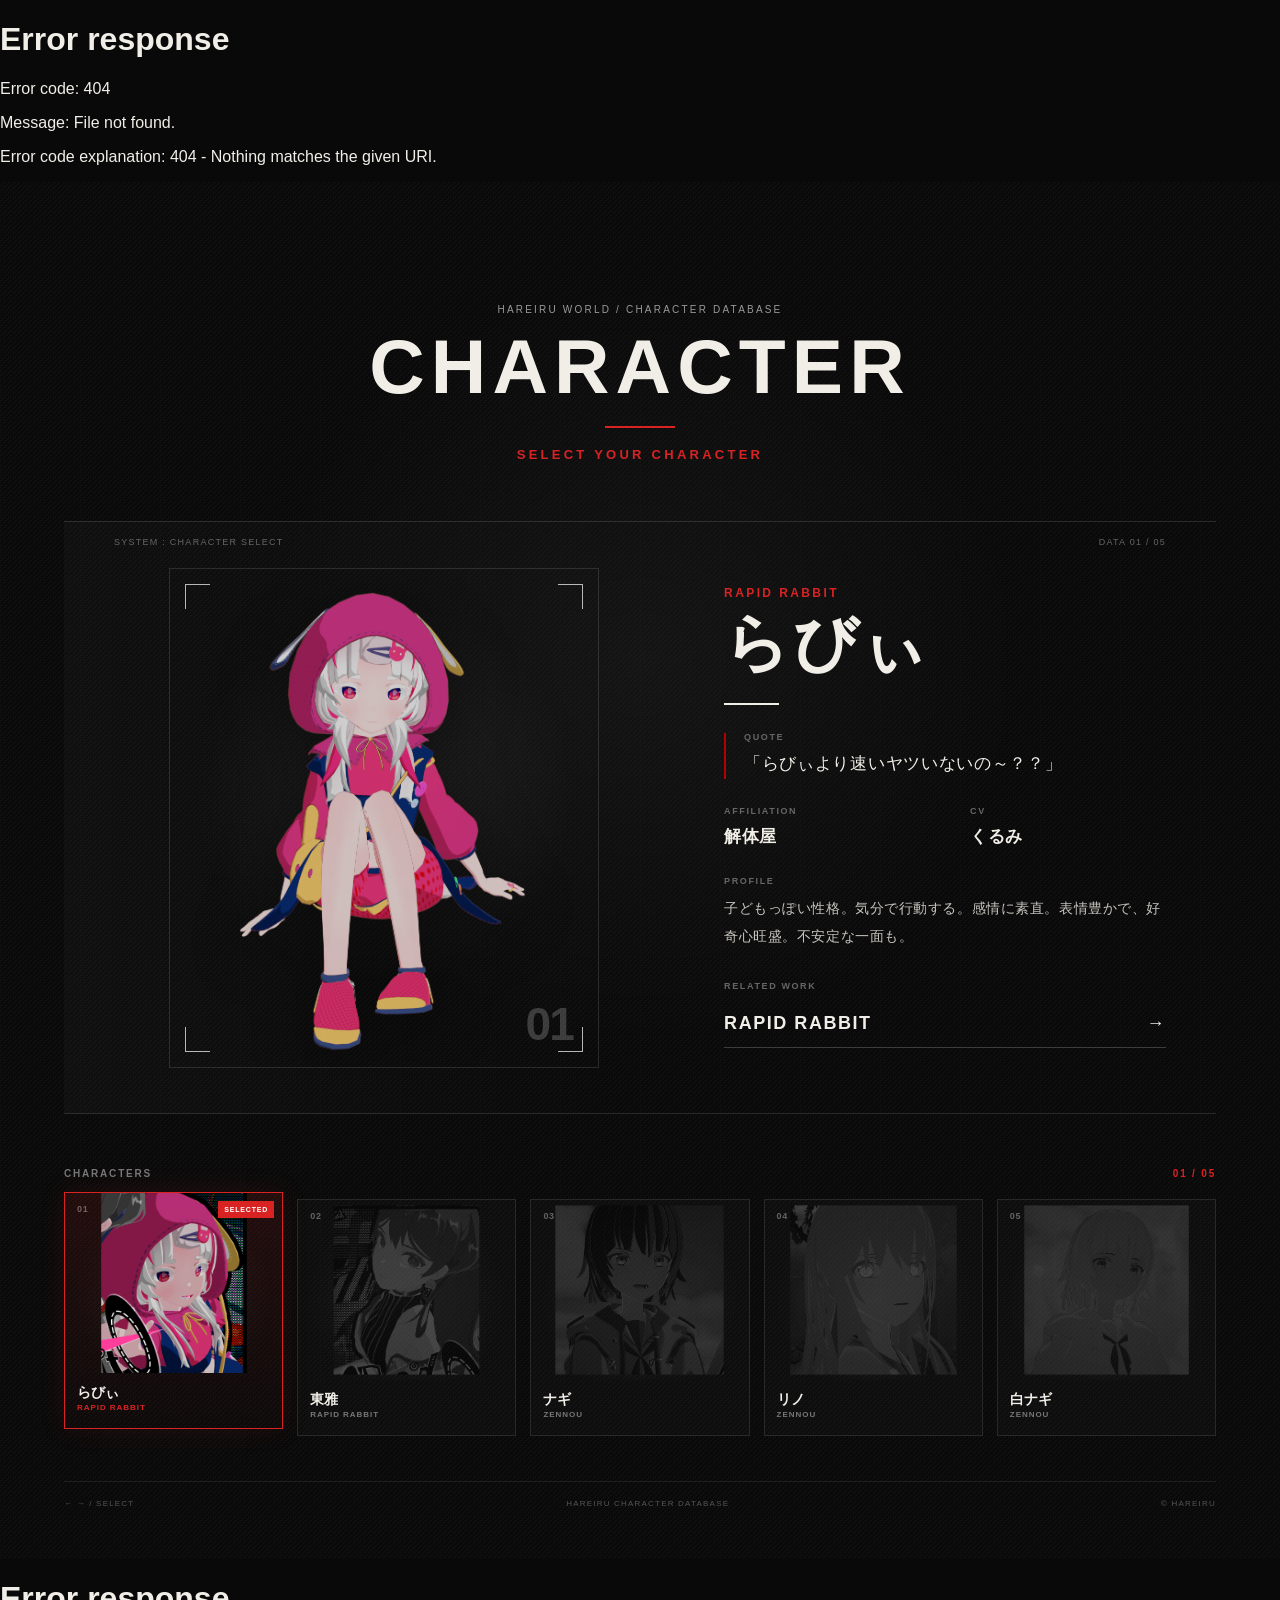
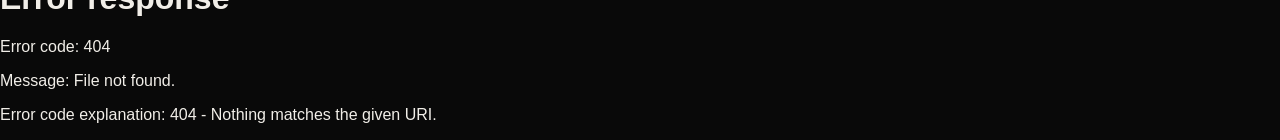
==== character.html @ 2d386dd7 "HAREIRUサイトを追加" ====
<!DOCTYPE html>
<html lang="ja">

<head>

  <meta charset="UTF-8">

  <meta
    name="viewport"
    content="width=device-width, initial-scale=1.0"
  >

  <title>CHARACTER | HAREIRU</title>

  <link
    rel="stylesheet"
    href="style.css"
  >

  <link
    rel="stylesheet"
    href="character.css"
  >

</head>


<body class="character-page">


<!-- =========================================================
     HEADER
========================================================= -->

<div id="header"></div>



<!-- =========================================================
     CHARACTER
========================================================= -->


<main class="character-main">


  <!-- BACKGROUND -->

  <div
    class="character-grid"
    aria-hidden="true"
  ></div>

  <div
    class="character-noise"
    aria-hidden="true"
  ></div>



  <!-- =======================================================
       HEADING
  ======================================================== -->


  <section class="character-heading">

    <p class="character-kicker">
      HAREIRU WORLD / CHARACTER DATABASE
    </p>

    <h1>
      CHARACTER
    </h1>

    <div class="character-heading-line"></div>

    <p class="character-select-title">
      SELECT YOUR CHARACTER
    </p>

  </section>



  <!-- =======================================================
       CHARACTER DISPLAY
  ======================================================== -->


  <section
    class="character-display"
    aria-label="Character information"
  >


    <!-- DATA -->

    <div class="character-data-top">

      <span>
        SYSTEM : CHARACTER SELECT
      </span>

      <span id="characterDataNumber">
        DATA 01 / 05
      </span>

    </div>



    <!-- CHARACTER VISUAL -->

    <div class="character-visual">

      <div class="character-visual-frame">


        <div
          class="character-corner character-corner--tl"
        ></div>

        <div
          class="character-corner character-corner--tr"
        ></div>

        <div
          class="character-corner character-corner--bl"
        ></div>

        <div
          class="character-corner character-corner--br"
        ></div>


        <div class="character-image-wrap">

          <img
            id="characterImage"
            class="character-image"
            src="images/character/rabby.png"
            alt="らびぃ"
          >

        </div>


        <div
          id="characterImageNumber"
          class="character-image-number"
        >
          01
        </div>


      </div>

    </div>



    <!-- =====================================================
         CHARACTER INFO
    ====================================================== -->


    <div class="character-info">


      <!-- WORK -->

      <p
        id="characterWork"
        class="character-work"
      >
        RAPID RABBIT
      </p>


      <!-- NAME -->

      <h2
        id="characterName"
        class="character-name"
      >
        らびぃ
      </h2>


      <div class="character-info-line"></div>



      <!-- QUOTE -->

      <div class="character-quote">

        <span class="character-label">
          QUOTE
        </span>

        <p id="characterQuote">
          「らびぃより速いヤツいないの～？？」
        </p>

      </div>



      <!-- AFFILIATION / CV -->

      <div class="character-meta-row">


        <!-- AFFILIATION -->

        <div class="character-affiliation">

          <span class="character-label">
            AFFILIATION
          </span>

          <strong id="characterAffiliation">
            解体屋
          </strong>

        </div>



        <!-- CV -->

        <div class="character-cv">

          <span class="character-label">
            CV
          </span>

          <strong id="characterCv">
            くるみ
          </strong>

        </div>


      </div>



      <!-- PROFILE -->

      <div class="character-profile">

        <span class="character-label">
          PROFILE
        </span>

        <p id="characterDescription">
          子どもっぽい性格。気分で行動する。感情に素直。
          表情豊かで、好奇心旺盛。不安定な一面も。
        </p>

      </div>



      <!-- RELATED WORK -->

      <div class="character-related">

        <span class="character-label">
          RELATED WORK
        </span>

        <a
  id="characterWorkLink"
  class="character-work-link"
  href="game.html?game=rabbit"
>

  <span id="characterWorkLinkText">
    RAPID RABBIT
  </span>

  <span>
    →
  </span>

</a>

      </div>


    </div>



    <!-- SCAN -->

    <div
      id="characterScan"
      class="character-scan"
      aria-hidden="true"
    ></div>


  </section>



  <!-- =======================================================
       CHARACTER SELECTOR
  ======================================================== -->


  <section class="character-select">


    <div class="character-select-header">

      <span>
        CHARACTERS
      </span>

      <span>

        <span id="selectedNumber">
          01
        </span>

        / 05

      </span>

    </div>



    <div class="character-selector">


      <!-- ===================================================
           01 らびぃ
      ==================================================== -->


      <button
        class="character-option is-selected"
        type="button"
        data-index="0"
        aria-label="らびぃを選択"
      >

        <span class="character-option-number">
          01
        </span>

        <div class="character-option-image">

          <img
            src="images/character/rabby-icon.png"
            alt="らびぃ"
          >

        </div>

        <span class="character-option-name">
          らびぃ
        </span>

        <span class="character-option-work">
          RAPID RABBIT
        </span>

      </button>



      <!-- ===================================================
           02 東雅
      ==================================================== -->


      <button
        class="character-option"
        type="button"
        data-index="1"
        aria-label="東雅を選択"
      >

        <span class="character-option-number">
          02
        </span>

        <div class="character-option-image">

          <img
            src="images/character/toga-icon.png"
            alt="東雅"
          >

        </div>

        <span class="character-option-name">
          東雅
        </span>

        <span class="character-option-work">
          RAPID RABBIT
        </span>

      </button>



      <!-- ===================================================
           03 ナギ
      ==================================================== -->


      <button
        class="character-option"
        type="button"
        data-index="2"
        aria-label="ナギを選択"
      >

        <span class="character-option-number">
          03
        </span>

        <div class="character-option-image">

          <img
            src="images/character/nagi-icon.png"
            alt="ナギ"
          >

        </div>

        <span class="character-option-name">
          ナギ
        </span>

        <span class="character-option-work">
          ZENNOU
        </span>

      </button>



      <!-- ===================================================
           04 リノ
      ==================================================== -->


      <button
        class="character-option"
        type="button"
        data-index="3"
        aria-label="リノを選択"
      >

        <span class="character-option-number">
          04
        </span>

        <div class="character-option-image">

          <img
            src="images/character/rino-icon.png"
            alt="リノ"
          >

        </div>

        <span class="character-option-name">
          リノ
        </span>

        <span class="character-option-work">
          ZENNOU
        </span>

      </button>



      <!-- ===================================================
           05 白ナギ
      ==================================================== -->


      <button
        class="character-option character-option--mystery"
        type="button"
        data-index="4"
        aria-label="白ナギを選択"
      >

        <span class="character-option-number">
          05
        </span>

        <div class="character-option-image">

          <img
            src="images/character/white-nagi-icon.png"
            alt="白ナギ"
          >

        </div>

        <span class="character-option-name">
          白ナギ
        </span>

        <span class="character-option-work">
          ZENNOU
        </span>

      </button>


    </div>

  </section>



  <!-- =======================================================
       BOTTOM
  ======================================================== -->


  <div class="character-bottom">

    <span>
      ← → / SELECT
    </span>

    <span>
      HAREIRU CHARACTER DATABASE
    </span>

    <span>
      © HAREIRU
    </span>

  </div>


</main>

<!-- =========================================================
     FOOTER
========================================================= -->
<div id="footer"></div>

<!-- =========================================================
     SCRIPT
========================================================= -->

<script src="script.js"></script>
<script src="character.js"></script>


</body>

</html>
---- style.css ----
/* =========================================================
   HAREIRU HOME
========================================================= */


:root {

  --black: #080707;
  --black-soft: #11100f;

  --red-dark: #6E151C;
  --red: #A6262F;
  --red-bright: #c73a44;

  --white: #F1EEE8;
  --gray: #8A8580;

  --line: rgba(241, 238, 232, .18);

  --header-height: 76px;

}


* {
  box-sizing: border-box;
}


html {
  scroll-behavior: smooth;
}


body {

  margin: 0;

  background: var(--black);

  color: var(--white);

  font-family:
    "Noto Sans JP",
    sans-serif;

  overflow-x: hidden;

}


a {

  color: inherit;

  text-decoration: none;

}


button {

  font: inherit;

}


/* =========================================================
   HEADER
========================================================= */


.site-header {

  position: fixed;

  z-index: 100;

  top: 0;
  left: 0;

  width: 100%;

  height: var(--header-height);

  display: flex;

  align-items: center;

  justify-content: space-between;

  gap: 30px;

  padding:
    0 4vw;

  background:
    rgba(8, 7, 7, .92);

  border-bottom:
    1px solid var(--line);

  backdrop-filter:
    blur(12px);

}


.logo {

  display: flex;

  align-items: center;

  gap: 10px;

  flex: 0 0 auto;

}


.logo-mark {

  width: 34px;
  height: 34px;

  display: grid;

  place-items: center;

  border:
    1px solid var(--white);

  font:
    800 15px/1 "Montserrat",
    sans-serif;

  transform:
    rotate(-8deg);

}


.logo-text {

  font:
    800 16px/1 "Montserrat",
    sans-serif;

  letter-spacing:
    .16em;

}


.global-nav {

  display: flex;

  align-items: center;

  justify-content: flex-end;

  gap:
    clamp(12px, 2vw, 30px);

  overflow-x: auto;

  scrollbar-width: none;

}


.global-nav::-webkit-scrollbar {
  display: none;
}


.global-nav a {

  position: relative;

  white-space: nowrap;

  color: #b7b2ac;

  font:
    700 11px/1 "Montserrat",
    sans-serif;

  letter-spacing:
    .12em;

  padding:
    10px 0;

  transition:
    color .25s ease;

}


.global-nav a::after {

  content: "";

  position: absolute;

  left: 0;
  bottom: 2px;

  width: 100%;
  height: 1px;

  background:
    var(--red);

  transform:
    scaleX(0);

  transform-origin:
    right;

  transition:
    transform .25s ease;

}


.global-nav a:hover,
.global-nav a.active {

  color:
    var(--white);

}


.global-nav a:hover::after,
.global-nav a.active::after {

  transform:
    scaleX(1);

  transform-origin:
    left;

}


/* =========================================================
   PICKUP
========================================================= */


.pickup {

  position: relative;

  min-height: 100vh;

  padding-top:
    var(--header-height);

  background:
    var(--black);

}


.pickup-inner {

  position: relative;

  max-width:
    none;

  width:
    100%;

  margin:
    0;

  padding:
    10px 5vw 40px;

  background:
    #880000;

}


.section-kicker {

  color:
    var(--red-bright);

  font:
    700 10px/1 "Montserrat",
    sans-serif;

  letter-spacing:
    .3em;

  text-transform:
    uppercase;

}


.pickup h1,
.genre-heading h2 {

  margin: 12px 0 0;

  font:
    800 clamp(42px, 6vw, 76px)/.95 "Montserrat",
    sans-serif;

  letter-spacing:
    -.045em;

}


#pickup-title {

  position: relative;

  transform:
    translateX(30px);

  display:
    flex;

  align-items:
    center;

  gap:
    14px;

}


#pickup-title img {

  width:
    100px;

  height:
    100px;

  object-fit:
    contain;

  flex:
    0 0 auto;

}


/* =========================================================
   FILM STRIP
========================================================= */


.film-strip {

  position: relative;

  width: 100%;

  height:
    78px;

  overflow:
    hidden;

  background:
    #080707;

  border-top:
    1px solid rgba(241, 238, 232, .15);

  border-bottom:
    1px solid rgba(241, 238, 232, .15);

}


.film-strip::before {

  content: "";

  position: absolute;

  left: 0;
  right: 0;

  top: 50%;

  height:
    62px;

  transform:
    translateY(-50%);

  background:
    #080707;

}


.film-holes {

  position: absolute;

  z-index: 2;

  left: 0;
  top: 50%;

  height:
    34px;

  transform:
    translateY(-50%);

  display:
    flex;

  align-items: center;

  gap:
    18px;

  width:
    max-content;

  padding:
    0 10px;

}


.film-holes span {

  flex:
    0 0 66px;

  width:
    66px;

  height:
    27px;

  background:
    #F1EEE8;

  border-radius:
    7px;

}


.film-strip--top {

  margin-top:
    0;

}


.film-strip--bottom {

  margin-top:
    0;

}


/* =========================================================
   POSTER STAGE
========================================================= */


.poster-stage {

  position: relative;

  height:
    min(65vh, 660px);

  min-height:
    600px;

  margin-top:
    0px;

  display:
    flex;

  align-items:
    center;

  justify-content:
    center;

  overflow:
    visible;

}


.poster-track {

  width:
    100%;

  height:
    100%;

  display:
    flex;

  align-items:
    center;

  justify-content:
    center;

  gap:
    clamp(14px, 3vw, 48px);

  overflow:
    visible;

  transition:
    transform .65s cubic-bezier(.2, .8, .2, 1);

}


.poster-slide {

  position:
    relative;

  width:
    clamp(245px, 22vw, 340px);

  flex:
    0 0 clamp(245px, 22vw, 340px);

  opacity:
    .32;

  transform:
    scale(.78);

  transition:

    opacity .55s ease,

    transform .65s
      cubic-bezier(.2, .8, .2, 1),

    filter .55s ease;

  filter:
    brightness(.48)
    saturate(.65);

  overflow:
    visible;

}


.poster-slide.is-center {

  opacity:
    1;

  transform:
    scale(1);

  filter:
    brightness(1)
    saturate(1);

  z-index:
    4;

}


/* =========================================================
   POSTER META
========================================================= */


.poster-meta {

  height:
    52px;

  display:
    flex;

  flex-direction:
    column;

  justify-content:
    flex-end;

  gap:
    6px;

  margin-bottom:
    10px;

}


.poster-meta span {

  color:
    var(--red-bright);

  font:
    700 17px/1 "Montserrat",
    sans-serif;

  letter-spacing:
    .2em;

}


.poster-meta strong {

  font:
    800 29px/1 "Montserrat",
    sans-serif;

  letter-spacing:
    .04em;

}


/* =========================================================
   POSTER BUTTON
========================================================= */


.poster-button {

  position:
    relative;

  display:
    block;

  width:
    100%;

  padding:
    0;

  border:
    0;

  background:
    transparent;

  color:
    inherit;

  cursor:
    pointer;

  overflow:
    visible;

}


/* =========================================================
   POSTER ART
========================================================= */


.poster-art {

  position:
    relative;

  aspect-ratio:
    2 / 3;

  overflow:
    visible;

  display:
    flex;

  align-items:
    flex-end;

  padding:
    20px;

  border:
    12px solid #080707;

  box-shadow:
    0 18px 55px rgba(0, 0, 0, .5);

  isolation:
    isolate;

}


/* =========================================================
   POSTER IMAGE
========================================================= */


.poster-image {

  position:
    absolute;

  inset:
    0;

  width:
    100%;

  height:
    100%;

  object-fit:
    cover;

  object-position:
    center;

  z-index:
    -3;

}


/* =========================================================
   POSTER OVERLAY
========================================================= */


.poster-art::before {

  content: "";

  position: absolute;

  inset:
    0;

  z-index:
    -2;

  background:

    linear-gradient(
      145deg,
      rgba(255,255,255,.16),
      transparent 35%
    ),

    linear-gradient(
      180deg,
      transparent 45%,
      rgba(0,0,0,.78)
    );

}


.poster-art::after {

  content: "";

  position: absolute;

  inset:
    7px;

  border:
    1px solid rgba(241, 238, 232, .2);

  z-index:
    -1;

}


/* =========================================================
   POSTER DESIGNS
========================================================= */


.poster-art--zennou {

  background:

    radial-gradient(
      circle at 68% 32%,
      rgba(241,238,232,.7) 0 5%,
      transparent 6%
    ),

    linear-gradient(
      150deg,
      #291b1c 0 35%,
      #090707 36% 100%
    );

}


.poster-art--lanedy {

  background:

    radial-gradient(
      circle at 28% 30%,
      rgba(241,238,232,.55) 0 8%,
      transparent 9%
    ),

    linear-gradient(
      155deg,
      #7d2028 0 42%,
      #1b0b0d 43% 100%
    );

}


.poster-art--illustration {

  background:

    radial-gradient(
      circle at 55% 34%,
      rgba(241,238,232,.8) 0 7%,
      transparent 8%
    ),

    linear-gradient(
      145deg,
      #4d3032 0 30%,
      #0b0808 31% 100%
    );

}


.poster-art--rabbit {

  background:

    linear-gradient(
      135deg,
      rgba(241,238,232,.14),
      transparent 32%
    ),

    linear-gradient(
      145deg,
      #321015 0 48%,
      #080707 49% 100%
    );

}


/* =========================================================
   POSTER TEXT
========================================================= */


.poster-no {

  position:
    absolute;

  top:
    19px;

  left:
    20px;

  font:
    700 17px/1 "Montserrat",
    sans-serif;

  letter-spacing:
    .14em;

}


.poster-label {

  position:
    relative;

  z-index:
    3;

  font:
    800 clamp(25px, 3.2vw, 42px)/.9 "Montserrat",
    sans-serif;

  letter-spacing:
    -.04em;

}


/* =========================================================
   POSTER CHARACTER
========================================================= */


.poster-character {

  position:
    absolute;

  z-index:
    30;

  display:
    none;

  place-items:
    center;

  width:
    110px;

  height:
    145px;

  object-fit:
    contain;

  border:
    1px solid rgba(241,238,232,.7);

  background:
    rgba(241,238,232,.08);

  color:
    var(--white);

  font:
    700 52px/1 "Noto Sans JP",
    sans-serif;

  opacity:
    0;

  visibility:
    hidden;

  transform:
    translate3d(0, 0, 0)
    rotate(0deg)
    scale(.35);

  transform-origin:
    center center;

  pointer-events:
    none;

  will-change:
    transform,
    opacity;

}


/* =========================================================
   CHARACTER SIZE
========================================================= */


.poster-character--large {

  width:
    125px;

  height:
    165px;

  font-size:
    60px;

}


.poster-character--medium {

  width:
    100px;

  height:
    135px;

  font-size:
    48px;

}


.poster-character--small {

  width:
    76px;

  height:
    104px;

  font-size:
    38px;

}


/* =========================================================
   CHARACTER START POSITION
========================================================= */


.poster-character--one {

  left:
    12%;

  top:
    18%;

}


.poster-character--two {

  right:
    8%;

  top:
    30%;

}


.poster-character--three {

  left:
    8%;

  top:
    54%;

}


.poster-character--four {

  right:
    10%;

  top:
    58%;

}


.poster-character--five {

  left:
    38%;

  top:
    68%;

}


/* =========================================================
   CHARACTER POP
========================================================= */


.poster-character.pop-start {

  animation:
    characterPop
    .72s
    cubic-bezier(.18, 1.25, .3, 1)
    forwards;

}


.poster-slide:not(.is-center) .poster-character {

  opacity:
    0;

  visibility:
    hidden;

}


/* =========================================================
   CHARACTER POP ANIMATION
========================================================= */


@keyframes characterPop {

  0% {

    opacity:
      0;

    visibility:
      hidden;

    transform:
      translate3d(0, 35px, 0)
      rotate(0deg)
      scale(.35);

  }


  20% {

    opacity:
      1;

    visibility:
      visible;

    transform:
      translate3d(
        calc(var(--pop-x) * .22),
        calc(var(--pop-y) * .22),
        0
      )
      rotate(
        calc(var(--pop-rotate) * .25)
      )
      scale(.72);

  }


  55% {

    opacity:
      1;

    visibility:
      visible;

    transform:
      translate3d(
        calc(var(--pop-x) * 1.08),
        calc(var(--pop-y) * 1.08),
        0
      )
      rotate(
        calc(var(--pop-rotate) * 1.12)
      )
      scale(1.14);

  }


  78% {

    opacity:
      1;

    visibility:
      visible;

    transform:
      translate3d(
        calc(var(--pop-x) * .94),
        calc(var(--pop-y) * .94),
        0
      )
      rotate(
        calc(var(--pop-rotate) * .94)
      )
      scale(1.04);

  }


  100% {

    opacity:
      1;

    visibility:
      visible;

    transform:
      translate3d(
        var(--pop-x),
        var(--pop-y),
        0
      )
      rotate(
        var(--pop-rotate)
      )
      scale(1);

  }

}


/* =========================================================
   SHOWING STATE
========================================================= */


.showing-state {

  display:
    flex;

  align-items:
    baseline;

  justify-content:
    space-between;

  gap:
    8px;

  margin-top:
    12px;

}


.showing-state span {

  font:
    800 17px/1 "Montserrat",
    sans-serif;

  letter-spacing:
    .13em;

}


.showing-state small {

  color:
    var(--gray);

  font:
    500 13px/1 "Montserrat",
    sans-serif;

  letter-spacing:
    .08em;

}


/* =========================================================
   CAROUSEL ARROWS
========================================================= */


.carousel-arrow {

  position:
    absolute;

  z-index:
    50;

  top:
    50%;

  width:
    50px;

  height:
    50px;

  display:
    grid;

  place-items:
    center;

  border:
    1px solid rgba(241,238,232,.38);

  background:
    rgba(8,7,7,.75);

  color:
    var(--white);

  cursor:
    pointer;

  transform:
    translateY(-50%);

  transition:

    background .25s ease,

    border-color .25s ease,

    transform .25s ease;

}


.carousel-arrow:hover {

  background:
    var(--red-dark);

  border-color:
    var(--red);

}


.carousel-arrow--left {

  left:
    2%;

}


.carousel-arrow--right {

  right:
    2%;

}


/* =========================================================
   TICKET LINE
========================================================= */


.ticket-line {

  margin-top:
    18px;

  padding-top:
    13px;

  border-top:
    1px solid var(--line);

  display:
    flex;

  justify-content:
    center;

  gap:
    16px;

  color:
    var(--gray);

  font:
    600 8px/1 "Montserrat",
    sans-serif;

  letter-spacing:
    .14em;

}


/* =========================================================
   GENRE
========================================================= */


.genre-nav {

  position:
    relative;

  min-height:
    720px;

  padding:
    125px 5vw 110px;

  border-top:
    1px solid var(--line);

  background:
    var(--black-soft);

}


.genre-heading {

  max-width:
    1500px;

  margin:
    0 auto;

  text-align:
    center;

}


.genre-heading p {

  margin:
    14px 0 0;

  color:
    var(--gray);

  font-size:
    12px;

  letter-spacing:
    .15em;

}


.genre-models {

  max-width:
    1120px;

  margin:
    65px auto 0;

  display:
    grid;

  grid-template-columns:
    repeat(3, 1fr);

  gap:
    5vw;

}


.model-item {

  min-width:
    0;

  display:
    block;

  color:
    var(--white);

  text-align:
    center;

  cursor:
    pointer;

}


/* =========================================================
   GENRE ICON SCENE
========================================================= */


.model-scene {

  position:
    relative;

  height:
    300px;

  display:
    flex;

  align-items:
    center;

  justify-content:
    center;

  overflow:
    visible;

  cursor:
    pointer;

}


/* =========================================================
   GENRE UNDERLINE
========================================================= */


.model-scene::after {

  content:
    "";

  position:
    absolute;

  left:
    50%;

  bottom:
    30px;

  width:
    150px;

  height:
    1px;

  transform:
    translateX(-50%);

  background:
    rgba(241,238,232,.22);

  transition:
    width .35s ease,
    background .35s ease;

}


.model-item:hover
.model-scene::after {

  width:
    190px;

  background:
    var(--red);

}


/* =========================================================
   GENRE ICON
========================================================= */


.genre-icon {

  width:
    180px;

  height:
    180px;

  display:
    block;

  object-fit:
    contain;

  transition:
    transform .25s ease,
    filter .25s ease;

  will-change:
    transform;

}


/* =========================================================
   GENRE ICON HOVER
========================================================= */


.model-item:hover
.genre-icon {

  transform:
    scale(1.08);

  filter:
    brightness(1.08);

}


/* =========================================================
   GENRE ICON SPIN
========================================================= */


.genre-icon.spin-on-leave {

  animation:
    genreIconSpin
    .65s
    cubic-bezier(.2,.8,.2,1);

}


@keyframes genreIconSpin {

  0% {

    transform:
      rotate(0deg)
      scale(1.08);

  }


  70% {

    transform:
      rotate(330deg)
      scale(1.04);

  }


  100% {

    transform:
      rotate(360deg)
      scale(1);

  }

}


/* =========================================================
   MODEL LABEL
========================================================= */


.model-label {

  margin-top:
    13px;

  font:
    800 15px/1 "Montserrat",
    sans-serif;

  letter-spacing:
    .13em;

}


/* =========================================================
   ABOUT / COMMISSION
========================================================= */


.home-link-section {

  position:
    relative;

  max-width:
    1500px;

  min-height:
    480px;

  margin:
    0 auto;

  padding:
    120px 7vw;

  display:
    flex;

  align-items:
    center;

  justify-content:
    space-between;

  gap:
    60px;

  border-top:
    1px solid var(--line);

}


/* =========================================================
   ABOUT COPY
========================================================= */


.home-link-copy {

  max-width:
    620px;

}


.home-link-section h2 {

  margin:
    12px 0 22px;

  font:
    800 clamp(48px, 7vw, 86px)/.95 "Montserrat",
    sans-serif;

  letter-spacing:
    -.05em;

}


.home-link-section p {

  margin:
    0;

  color:
    #b8b2ac;

  font-size:
    14px;

  line-height:
    2.1;

}


.home-link-number {

  color:
    var(--red-dark);

  font:
    800 clamp(80px, 13vw, 180px)/1 "Montserrat",
    sans-serif;

  letter-spacing:
    -.08em;

}


.commission-home {

  background:

    linear-gradient(
      90deg,
      rgba(110,21,28,.16),
      transparent 60%
    );

}


.text-link {

  display:
    inline-flex;

  align-items:
    center;

  gap:
    25px;

  margin-top:
    35px;

  padding-bottom:
    8px;

  border-bottom:
    1px solid var(--white);

  font:
    800 11px/1 "Montserrat",
    sans-serif;

  letter-spacing:
    .16em;

  transition:
    gap .25s ease,
    color .25s ease;

}


.text-link span {

  font-size:
    18px;

  line-height:
    8px;

}


.text-link:hover {

  gap:
    38px;

  color:
    var(--red-bright);

}


/* =========================================================
   FOOTER
========================================================= */

.site-footer {
  padding: 50px 60px 30px;
  background: #050505;
  color: #fff;
}

.footer-main {
  display: flex;
  align-items: center;
  justify-content: space-between;
  gap: 30px;
}

.footer-logo {
  font-size: 24px;
  font-weight: 800;
  letter-spacing: 0.12em;
}

.footer-sns {
  display: flex;
  align-items: center;
  gap: 12px;
}

.footer-sns a {
  display: inline-flex;
  align-items: center;
  justify-content: center;

  min-width: 90px;
  height: 38px;
  padding: 0 16px;

  border: 1px solid rgba(255, 255, 255, 0.35);

  color: #fff;
  text-decoration: none;

  font-size: 12px;
  font-weight: 700;
  letter-spacing: 0.08em;

  transition:
    background 0.2s ease,
    color 0.2s ease,
    border-color 0.2s ease,
    transform 0.2s ease;
}

.footer-sns a:hover {
  background: #fff;
  color: #000;
  border-color: #fff;
  transform: translateY(-2px);
}

.site-footer small {
  display: block;
  margin-top: 25px;

  color: rgba(255, 255, 255, 0.45);

  font-size: 11px;
  letter-spacing: 0.08em;
}


/* =========================================================
   FOOTER / MOBILE
========================================================= */

@media (max-width: 700px) {

  .site-footer {
    padding: 40px 24px 25px;
  }

  .footer-main {
    align-items: flex-start;
    flex-direction: column;
    gap: 25px;
  }

  .footer-sns {
    flex-wrap: wrap;
  }

  .footer-sns a {
    min-width: 80px;
  }

}


/* =========================================================
   RESPONSIVE
========================================================= */


@media (max-width: 900px) {

  :root {
    --header-height: 68px;
  }


  .site-header {

    padding:
      0 20px;

  }


  .logo-text {
    display: none;
  }


  .global-nav {

    gap:
      18px;

  }


  .poster-stage {

    height:
      610px;

  }


  .poster-slide {

    width:
      235px;

    flex-basis:
      235px;

  }


  .poster-slide:not(.is-center) {

    display:
      none;

  }


  .genre-models {

    gap:
      20px;

  }


  .model-scene {

    height:
      260px;

  }


  .genre-icon {

    width:
      200px;

    height:
      200px;

  }


  .poster-character {

    transform-origin:
      center center;

  }

}


/* =========================================================
   MOBILE
========================================================= */


@media (max-width: 650px) {


  .pickup-inner {

    padding:
      20px 20px 45px;

  }


  .pickup h1,
  .genre-heading h2 {

    font-size:
      46px;

  }


  #pickup-title {

    transform:
      translateX(0);

    gap:
      10px;

  }


  #pickup-title img {

    width:
      50px;

    height:
      50px;

  }


  .poster-stage {

    height:
      570px;

    margin-top:
      35px;

  }


  .poster-slide {

    width:
      min(72vw, 290px);

    flex-basis:
      min(72vw, 290px);

  }


  .carousel-arrow {

    width:
      42px;

    height:
      42px;

  }


  .carousel-arrow--left {
    left: 0;
  }


  .carousel-arrow--right {
    right: 0;
  }


  .ticket-line {

    flex-wrap:
      wrap;

    gap:
      9px;

    text-align:
      center;

  }


  .genre-nav {

    min-height:
      auto;

    padding:
      90px 20px;

  }


  .genre-models {

    grid-template-columns:
      1fr;

    gap:
      55px;

    margin-top:
      45px;

  }


  .model-scene {

    height:
      235px;

  }


  .genre-icon {

    width:
      190px;

    height:
      190px;

  }


  /* =======================================================
     ABOUT / COMMISSION
  ======================================================= */


  .home-link-section {

    min-height:
      430px;

    padding:
      90px 25px;

    flex-direction:
      column;

    align-items:
      flex-start;

    justify-content:
      center;

    gap:
      0;

  }


  .home-link-number {
    display: none;
  }


  .home-link-section h2 {

    font-size:
      54px;

  }


  .film-strip {

    height:
      58px;

  }


  .film-holes {

    gap:
      14px;

    padding:
      0 8px;

  }


  .film-holes span {

    flex-basis:
      48px;

    width:
      48px;

    height:
      21px;

    border-radius:
      6px;

  }


  .poster-character--large {

    width:
      105px;

    height:
      140px;

    font-size:
      50px;

  }


  .poster-character--medium {

    width:
      86px;

    height:
      116px;

    font-size:
      42px;

  }


  .poster-character--small {

    width:
      66px;

    height:
      90px;

    font-size:
      32px;

  }

}


/* =========================================================
   ABOUT / COMMISSION SCROLL ANIMATION
========================================================= */


/* ---------------------------------------------------------
   初期状態
--------------------------------------------------------- */


/* 私について → 左から */

.home-link-section:not(.commission-home) .home-link-copy {

  opacity:
    0;

  transform:
    translateX(-100px);

  transition:

    opacity .8s ease,

    transform .8s
      cubic-bezier(.2,.8,.2,1);

}


/* ご依頼 → 右から */

.home-link-section.commission-home .home-link-copy {

  opacity:
    0;

  transform:
    translateX(100px);

  transition:

    opacity .8s ease,

    transform .8s
      cubic-bezier(.2,.8,.2,1);

}


/* ---------------------------------------------------------
   表示された状態
--------------------------------------------------------- */


/* 私について */

.home-link-section:not(.commission-home).scroll-visible
.home-link-copy {

  opacity:
    1;

  transform:
    translateX(0);

}


/* ご依頼 */

.home-link-section.commission-home.scroll-visible
.home-link-copy {

  opacity:
    1;

  transform:
    translateX(0);

}


/* =========================================================
   ABOUT：背景画像
========================================================= */


.home-link-section#about {

  position:
    relative;

  overflow:
    hidden;

  background:
    #080707;

}


.home-link-section#about::before {

  content:
    "";

  position:
    absolute;

  inset:
    0;

  background-image:
    url("images/about.png");

  background-size:
    cover;

  background-position:
    center;

  background-repeat:
    no-repeat;

  opacity:
    0.7;

  z-index:
    0;

}


/* ABOUT画像の上に黒いグラデーション */

.home-link-section#about::after {

  content:
    "";

  position:
    absolute;

  inset:
    0;

  background:
    linear-gradient(
      90deg,
      rgba(8,7,7,.55) 0%,
      rgba(8,7,7,.35) 45%,
      rgba(8,7,7,.10) 100%
    );

  z-index:
    0;

}


/* ABOUTの文字・番号を画像より前に */

.home-link-section#about .home-link-copy,
.home-link-section#about .home-link-number {

  position:
    relative;

  z-index:
    1;

}


/* =========================================================
   ご依頼セクション：背景画像
========================================================= */


.home-link-section.commission-home {

  position:
    relative;

  overflow:
    hidden;

  background:
    #080707;

}


.home-link-section.commission-home::before {

  content:
    "";

  position:
    absolute;

  inset:
    0;

  background-image:
    url("images/work.png");

  background-size:
    cover;

  background-position:
    center;

  background-repeat:
    no-repeat;

  opacity:
    0.5;

  z-index:
    0;

}


/* ご依頼の文字・ボタンを画像より前に */

.home-link-section.commission-home .home-link-copy,
.home-link-section.commission-home .home-link-number {

  position:
    relative;

  z-index:
    1;

}
---- character.css ----
/* =========================================================
   HAREIRU
   CHARACTER PAGE
========================================================= */


/* =========================================================
   BASE
========================================================= */

.character-page {
  background: #090909;
  color: #f1eee8;
  overflow-x: hidden;
}


/* =========================================================
   MAIN
========================================================= */

.character-main {
  position: relative;

  min-height: calc(100vh - 80px);

  padding:
    120px 5vw 50px;

  overflow: hidden;

  background:
    radial-gradient(
      circle at 50% 35%,
      rgba(255,255,255,.045),
      transparent 35%
    ),
    #090909;
}


/* =========================================================
   BACKGROUND GRID
========================================================= */

.character-grid {
  position: absolute;

  inset: 0;

  pointer-events: none;

  opacity: .12;

  background-image:
    linear-gradient(
      rgba(255,255,255,.05) 1px,
      transparent 1px
    ),
    linear-gradient(
      90deg,
      rgba(255,255,255,.05) 1px,
      transparent 1px
    );

  background-size: 80px 80px;

  mask-image:
    linear-gradient(
      to bottom,
      transparent,
      black 20%,
      black 80%,
      transparent
    );
}


/* =========================================================
   NOISE
========================================================= */

.character-noise {
  position: absolute;

  inset: 0;

  pointer-events: none;

  opacity: .035;

  background-image:
    repeating-radial-gradient(
      circle at 0 0,
      #fff 0,
      #fff 1px,
      transparent 1px,
      transparent 3px
    );

  background-size: 5px 5px;
}


/* =========================================================
   HEADING
========================================================= */

.character-heading {
  position: relative;

  z-index: 2;

  max-width: 1400px;

  margin:
    0 auto 60px;

  text-align: center;
}

.character-kicker {
  margin:
    0 0 15px;

  color: #999;

  font:
    500 10px/1.5
    "Montserrat",
    "Noto Sans JP",
    sans-serif;

  letter-spacing: .22em;
}

.character-heading h1 {
  margin: 0;

  font:
    800 clamp(42px, 6vw, 78px)/.9
    "Montserrat",
    "Noto Sans JP",
    sans-serif;

  letter-spacing: .08em;
}

.character-heading-line {
  width: 70px;

  height: 2px;

  margin:
    25px auto 20px;

  background: #d92323;
}

.character-select-title {
  margin: 0;

  color: #d92323;

  font:
    700 13px/1
    "Montserrat",
    sans-serif;

  letter-spacing: .25em;
}


/* =========================================================
   CHARACTER DISPLAY
========================================================= */

.character-display {
  position: relative;

  z-index: 2;

  max-width: 1250px;

  min-height: 560px;

  margin: 0 auto;

  display: grid;

  grid-template-columns:
    minmax(350px, 1.1fr)
    minmax(320px, .9fr);

  gap: 70px;

  align-items: center;

  padding:
    45px 50px;

  border-top:
    1px solid rgba(255,255,255,.12);

  border-bottom:
    1px solid rgba(255,255,255,.12);

  background:
    linear-gradient(
      90deg,
      rgba(255,255,255,.025),
      transparent 50%
    );
}


/* =========================================================
   DATA
========================================================= */

.character-data-top {
  position: absolute;

  top: 16px;

  left: 50px;
  right: 50px;

  display: flex;

  justify-content: space-between;

  color: #666;

  font:
    500 9px/1
    "Montserrat",
    sans-serif;

  letter-spacing: .14em;
}


/* =========================================================
   VISUAL
========================================================= */

.character-visual {
  position: relative;

  height: 500px;

  display: grid;

  place-items: center;
}

.character-visual-frame {
  position: relative;

  width: min(100%, 430px);

  height: 500px;

  display: flex;

  align-items: flex-end;

  justify-content: center;

  overflow: hidden;

  border:
    1px solid rgba(255,255,255,.12);

  background:
    radial-gradient(
      circle at 50% 45%,
      rgba(255,255,255,.07),
      transparent 55%
    );
}


/* =========================================================
   CORNERS
========================================================= */

.character-corner {
  position: absolute;

  z-index: 3;

  width: 25px;

  height: 25px;

  border-color:
    rgba(255,255,255,.7);

  border-style: solid;
}

.character-corner--tl {
  top: 15px;
  left: 15px;

  border-width:
    1px 0 0 1px;
}

.character-corner--tr {
  top: 15px;
  right: 15px;

  border-width:
    1px 1px 0 0;
}

.character-corner--bl {
  bottom: 15px;
  left: 15px;

  border-width:
    0 0 1px 1px;
}

.character-corner--br {
  right: 15px;
  bottom: 15px;

  border-width:
    0 1px 1px 0;
}


/* =========================================================
   MAIN CHARACTER IMAGE
========================================================= */

.character-image-wrap {
  position: relative;

  width: 100%;
  height: 100%;

  display: flex;

  align-items: flex-end;

  justify-content: center;

  overflow: hidden;
}

.character-image {
  width: 100%;
  height: 100%;

  object-fit: contain;

  object-position:
    center bottom;

  display: block;

  filter:
    drop-shadow(
      0 15px 30px rgba(0,0,0,.45)
    );

  transition:
    opacity .25s ease,
    transform .5s cubic-bezier(.2,.8,.2,1),
    filter .3s ease;
}

.character-image.is-changing {
  opacity: 0;

  transform:
    translateX(-35px)
    scale(.98);

  filter:
    blur(4px);
}

.character-image.is-entering {
  animation:
    characterEnter
    .65s
    cubic-bezier(.2,.8,.2,1);
}

@keyframes characterEnter {

  0% {
    opacity: 0;

    transform:
      translateX(35px)
      scale(.97);

    filter:
      brightness(1.8)
      blur(5px)
      drop-shadow(
        0 15px 30px rgba(0,0,0,.45)
      );
  }

  55% {
    opacity: 1;

    transform:
      translateX(-5px)
      scale(1.01);

    filter:
      brightness(1)
      blur(0)
      drop-shadow(
        0 15px 30px rgba(0,0,0,.45)
      );
  }

  100% {
    opacity: 1;

    transform:
      translateX(0)
      scale(1);

    filter:
      brightness(1)
      blur(0)
      drop-shadow(
        0 15px 30px rgba(0,0,0,.45)
      );
  }

}


/* =========================================================
   IMAGE NUMBER
========================================================= */

.character-image-number {
  position: absolute;

  right: 25px;
  bottom: 20px;

  color:
    rgba(255,255,255,.2);

  font:
    800 46px/1
    "Montserrat",
    sans-serif;

  letter-spacing: -.04em;
}


/* =========================================================
   INFO
========================================================= */

.character-info {
  position: relative;

  padding: 20px 0;
}

.character-work {
  margin:
    0 0 12px;

  color: #d92323;

  font:
    700 12px/1
    "Montserrat",
    sans-serif;

  letter-spacing: .2em;
}

.character-name {
  margin: 0;

  font:
    900 clamp(42px, 5vw, 72px)/1
    "Noto Sans JP",
    sans-serif;

  letter-spacing: .04em;
}

.character-info-line {
  width: 55px;

  height: 2px;

  margin:
    28px 0;

  background: #f1eee8;
}


/* =========================================================
   LABEL
========================================================= */

.character-label {
  display: block;

  margin-bottom: 8px;

  color: #666;

  font:
    600 9px/1
    "Montserrat",
    sans-serif;

  letter-spacing: .18em;
}


/* =========================================================
   QUOTE
========================================================= */

.character-quote {
  margin:
    0 0 28px;

  padding-left: 18px;

  border-left:
    2px solid #b40000;
}

.character-quote p {
  margin: 0;

  color: #f1eee8;

  font:
    500 17px/1.7
    "Noto Sans JP",
    sans-serif;

  letter-spacing: .04em;
}


/* =========================================================
   AFFILIATION / CV
========================================================= */

.character-meta-row {
  display: grid;

  grid-template-columns:
    1fr 1fr;

  column-gap: 50px;

  align-items: start;

  margin-bottom: 28px;
}

.character-affiliation,
.character-cv {
  min-width: 0;
}

.character-affiliation strong,
.character-cv strong {
  display: block;

  margin: 0;

  color: #f1eee8;

  font:
    700 17px/1.5
    "Noto Sans JP",
    sans-serif;

  letter-spacing: .04em;
}


/* =========================================================
   PROFILE
========================================================= */

.character-profile {
  max-width: 460px;

  margin-bottom: 32px;
}

.character-profile p {
  margin: 0;

  color: #c7c4be;

  font:
    400 14px/2
    "Noto Sans JP",
    sans-serif;

  letter-spacing: .04em;
}


/* =========================================================
   RELATED WORK
========================================================= */

.character-related {
  max-width: 460px;
}

.character-work-link {
  display: flex;

  justify-content: space-between;

  align-items: center;

  width: 100%;

  padding: 15px 0;

  color: #f1eee8;

  border-bottom:
    1px solid rgba(255,255,255,.2);

  font:
    700 11px/1
    "Montserrat",
    sans-serif;

  letter-spacing: .14em;

  transition:
    color .25s ease,
    border-color .25s ease,
    padding .25s ease;
}

.character-work-link span {
  font-size: 18px;

  transition:
    transform .25s ease;
}

.character-work-link:hover {
  color: #d92323;

  border-color: #d92323;

  padding-left: 8px;
}

.character-work-link:hover span {
  transform:
    translateX(6px);
}


/* =========================================================
   SCAN
========================================================= */

.character-scan {
  position: absolute;

  left: 0;
  right: 0;

  top: 0;

  height: 2px;

  opacity: 0;

  pointer-events: none;

  background:
    linear-gradient(
      90deg,
      transparent,
      rgba(255,255,255,.8),
      #d92323,
      rgba(255,255,255,.8),
      transparent
    );

  box-shadow:
    0 0 20px rgba(217,35,35,.5);
}

.character-scan.is-active {
  animation:
    characterScan
    .65s
    ease;
}

@keyframes characterScan {

  0% {
    top: 0;
    opacity: 0;
  }

  15% {
    opacity: 1;
  }

  80% {
    opacity: .8;
  }

  100% {
    top: 100%;
    opacity: 0;
  }

}


/* =========================================================
   SELECTOR
========================================================= */

.character-select {
  position: relative;

  z-index: 3;

  max-width: 1250px;

  margin:
    55px auto 0;
}


/* =========================================================
   SELECT HEADER
========================================================= */

.character-select-header {
  display: flex;

  justify-content: space-between;

  align-items: center;

  margin-bottom: 20px;

  color: #777;

  font:
    600 10px/1
    "Montserrat",
    sans-serif;

  letter-spacing: .18em;
}

.character-select-header
span:nth-child(2) {
  color: #d92323;
}


/* =========================================================
   SELECTOR GRID
========================================================= */

.character-selector {
  display: grid;

  grid-template-columns:
    repeat(5, 1fr);

  gap: 14px;
}


/* =========================================================
   OPTION
========================================================= */

.character-option {
  position: relative;

  min-width: 0;

  padding:
    0 0 16px;

  color: #f1eee8;

  border:
    1px solid rgba(255,255,255,.1);

  background:
    rgba(255,255,255,.015);

  cursor: pointer;

  text-align: left;

  transition:
    transform .3s ease,
    border-color .3s ease,
    background .3s ease,
    box-shadow .3s ease;
}

.character-option:hover {
  transform:
    translateY(-5px);

  border-color:
    rgba(255,255,255,.35);

  background:
    rgba(255,255,255,.04);
}

.character-option.is-selected {
  transform:
    translateY(-7px);

  border-color:
    #d92323;

  background:
    linear-gradient(
      180deg,
      rgba(217,35,35,.12),
      rgba(217,35,35,.025)
    );

  box-shadow:
    0 0 25px
    rgba(217,35,35,.12);
}


/* =========================================================
   SELECTED LABEL
========================================================= */

.character-option.is-selected::before {
  content: "SELECTED";

  position: absolute;

  top: 8px;
  right: 8px;

  z-index: 5;

  padding:
    5px 6px;

  color: #fff;

  background: #d92323;

  font:
    700 7px/1
    "Montserrat",
    sans-serif;

  letter-spacing: .12em;
}


/* =========================================================
   NUMBER
========================================================= */

.character-option-number {
  position: absolute;

  top: 12px;
  left: 12px;

  z-index: 4;

  color:
    rgba(255,255,255,.35);

  font:
    700 9px/1
    "Montserrat",
    sans-serif;

  letter-spacing: .08em;
}


/* =========================================================
   ICON IMAGE
========================================================= */

.character-option-image {
  height: 180px;

  display: flex;

  align-items: center;

  justify-content: center;

  overflow: hidden;

  background:
    radial-gradient(
      circle at 50% 55%,
      rgba(255,255,255,.055),
      transparent 68%
    );
}

.character-option-image img {
  width: 100%;
  height: 100%;

  object-fit: contain;

  display: block;

  opacity: .42;

  filter:
    grayscale(1)
    brightness(.7);

  transform:
    scale(.94);

  transition:
    opacity .3s ease,
    filter .3s ease,
    transform .35s cubic-bezier(.2,.8,.2,1);
}

.character-option:hover
.character-option-image img {
  opacity: .8;

  filter:
    grayscale(.2)
    brightness(1);

  transform:
    scale(1);
}

.character-option.is-selected
.character-option-image img {
  opacity: 1;

  filter:
    grayscale(0)
    brightness(1);

  transform:
    scale(1.04);
}


/* =========================================================
   OPTION TEXT
========================================================= */

.character-option-name {
  display: block;

  margin:
    12px 12px 5px;

  font:
    800 14px/1
    "Noto Sans JP",
    sans-serif;
}

.character-option-work {
  display: block;

  margin:
    0 12px;

  color: #777;

  font:
    600 8px/1
    "Montserrat",
    sans-serif;

  letter-spacing: .12em;
}

.character-option.is-selected
.character-option-work {
  color: #d92323;
}


/* =========================================================
   MYSTERY
========================================================= */

.character-option--mystery
.character-option-image img {
  filter:
    grayscale(1)
    brightness(.55);
}

.character-option--mystery:hover
.character-option-image img {
  filter:
    grayscale(.5)
    brightness(.8);
}


/* =========================================================
   BOTTOM
========================================================= */

.character-bottom {
  position: relative;

  z-index: 3;

  max-width: 1250px;

  margin:
    45px auto 0;

  padding-top: 18px;

  border-top:
    1px solid rgba(255,255,255,.08);

  display: flex;

  justify-content: space-between;

  color: #555;

  font:
    500 8px/1
    "Montserrat",
    sans-serif;

  letter-spacing: .15em;
}


/* =========================================================
   RESPONSIVE
========================================================= */

@media (max-width: 1000px) {

  .character-main {
    padding-top: 100px;
  }

  .character-display {
    grid-template-columns:
      1fr 1fr;

    gap: 40px;

    padding-left: 30px;
    padding-right: 30px;
  }

  .character-data-top {
    left: 30px;
    right: 30px;
  }

  .character-visual,
  .character-visual-frame {
    height: 440px;
  }

  .character-option-image {
    height: 145px;
  }

}


/* =========================================================
   TABLET
========================================================= */

@media (max-width: 800px) {

  .character-main {
    padding:
      90px 20px 40px;
  }

  .character-heading {
    margin-bottom: 45px;
  }

  .character-display {
    grid-template-columns: 1fr;

    gap: 40px;

    padding:
      55px 20px 35px;
  }

  .character-visual {
    height: 480px;
  }

  .character-visual-frame {
    width: min(100%, 400px);

    height: 480px;
  }

  .character-info {
    text-align: center;
  }

  .character-info-line {
    margin:
      25px auto;
  }

  .character-quote {
    text-align: left;
  }

  .character-meta-row {
    max-width: 460px;

    margin-left: auto;
    margin-right: auto;

    text-align: left;
  }

  .character-profile,
  .character-related {
    margin-left: auto;
    margin-right: auto;

    text-align: left;
  }

  .character-selector {
    grid-template-columns:
      repeat(5, minmax(110px, 1fr));

    overflow-x: auto;

    padding-bottom: 12px;
  }

  .character-option {
    min-width: 110px;
  }

}


/* =========================================================
   MOBILE
========================================================= */

@media (max-width: 600px) {

  .character-main {
    padding:
      80px 15px 35px;
  }

  .character-kicker {
    font-size: 8px;
  }

  .character-heading h1 {
    font-size: 42px;
  }

  .character-select-title {
    font-size: 10px;
  }

  .character-display {
    min-height: auto;

    padding:
      50px 15px 30px;
  }

  .character-data-top {
    left: 15px;
    right: 15px;

    font-size: 7px;
  }

  .character-visual {
    height: 390px;
  }

  .character-visual-frame {
    height: 390px;
  }

  .character-name {
    font-size: 48px;
  }

  .character-quote p {
    font-size: 15px;
  }

  .character-meta-row {
    grid-template-columns:
      1fr 1fr;

    column-gap: 25px;
  }

  .character-affiliation strong,
  .character-cv strong {
    font-size: 15px;
  }

  .character-profile p {
    font-size: 13px;

    line-height: 1.9;
  }

  .character-option-image {
    height: 125px;
  }

  .character-option-name {
    font-size: 12px;
  }

  .character-option-work {
    font-size: 7px;
  }

  .character-bottom {
    flex-wrap: wrap;

    gap: 12px;

    font-size: 7px;
  }

}


/* =========================================================
   REDUCED MOTION
========================================================= */

@media (prefers-reduced-motion: reduce) {

  .character-image,
  .character-option,
  .character-option-image img,
  .character-work-link,
  .character-work-link span {
    transition: none;
  }

  .character-image.is-entering,
  .character-scan.is-active {
    animation: none;
  }

}
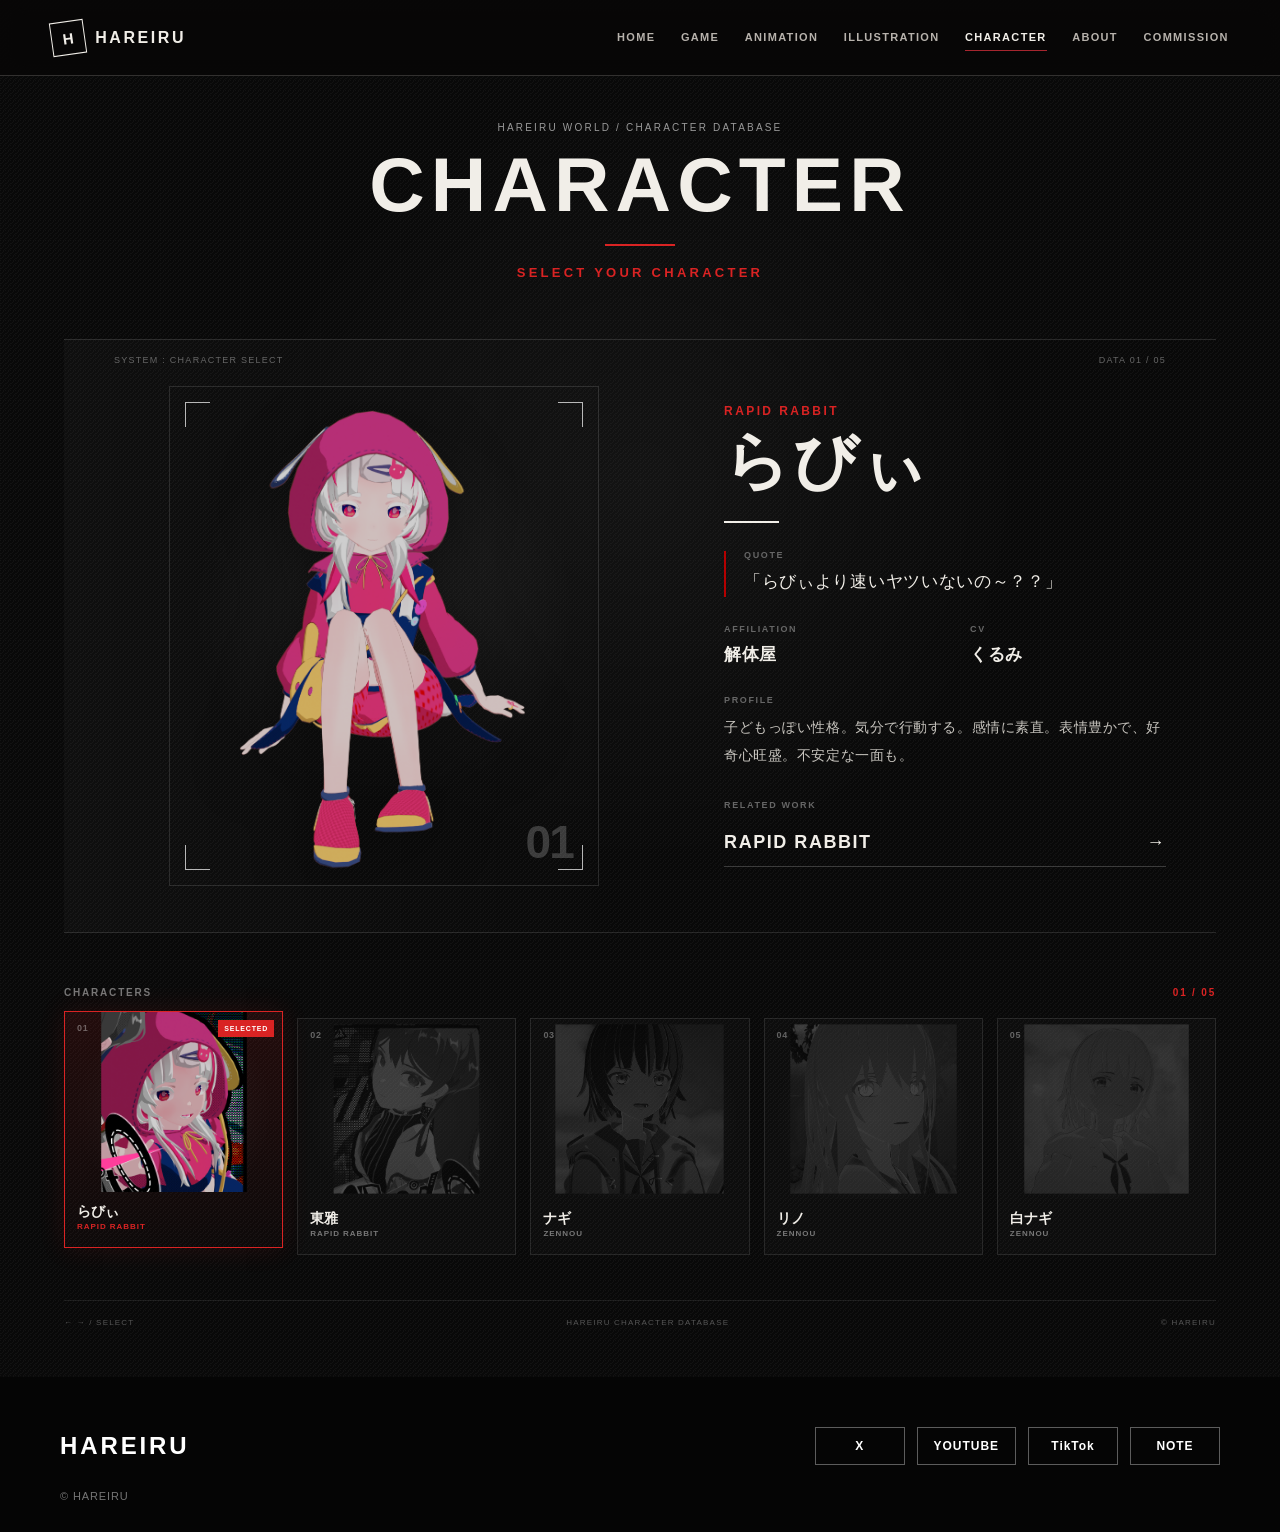
==== commit 7f7592c3: "Add mobile character swipe hint" ====
--- a/character.html
+++ b/character.html
@@ -525,7 +525,9 @@
 
 
     </div>
-
+<div class="character-swipe">
+  ← SWIPE →
+</div>
   </section>
 
 
--- a/style.css
+++ b/style.css
@@ -2225,10 +2225,10 @@
   .home-link-section {
 
     min-height:
-      430px;
-
-    padding:
-      90px 25px;
+    430px;
+
+  padding:
+    90px 20px;
 
     flex-direction:
       column;
@@ -2253,7 +2253,10 @@
   .home-link-section h2 {
 
     font-size:
-      54px;
+    clamp(40px, 13vw, 54px);
+
+  white-space:
+    nowrap;
 
   }
 
@@ -2575,4 +2578,147 @@
   z-index:
     1;
 
+}
+/* =========================================================
+   MOBILE HEADER
+========================================================= */
+
+.menu-toggle {
+  display: none;
+}
+
+.mobile-nav {
+  display: none;
+}
+
+
+@media (max-width: 700px) {
+
+  .site-header {
+    padding: 14px 20px;
+    min-height: 60px;
+    box-sizing: border-box;
+  }
+
+  .site-header .logo {
+    position: relative;
+    z-index: 102;
+  }
+
+  .site-header .logo-text {
+    display: inline;
+  }
+
+
+  /* PC用ナビを非表示 */
+  .global-nav {
+    display: none;
+  }
+
+
+  /* ハンバーガーボタン */
+  .menu-toggle {
+    position: relative;
+    z-index: 102;
+
+    display: flex;
+    width: 42px;
+    height: 42px;
+
+    padding: 0;
+    margin: 0;
+
+    border: 1px solid rgba(255, 255, 255, 0.35);
+    background: transparent;
+
+    align-items: center;
+    justify-content: center;
+    flex-direction: column;
+    gap: 5px;
+
+    cursor: pointer;
+  }
+
+  .menu-toggle span {
+    display: block;
+    width: 18px;
+    height: 1px;
+    background: #fff;
+
+    transition:
+      transform 0.25s ease,
+      opacity 0.25s ease;
+  }
+
+
+  /* 開いたときの× */
+  .site-header.menu-open .menu-toggle span:nth-child(1) {
+    transform: translateY(6px) rotate(45deg);
+  }
+
+  .site-header.menu-open .menu-toggle span:nth-child(2) {
+    opacity: 0;
+  }
+
+  .site-header.menu-open .menu-toggle span:nth-child(3) {
+    transform: translateY(-6px) rotate(-45deg);
+  }
+
+
+  /* 展開メニュー */
+  .mobile-nav {
+    position: absolute;
+    top: 100%;
+    left: 0;
+    right: 0;
+
+    display: flex;
+    flex-direction: column;
+
+    padding: 12px 20px 20px;
+
+    background: rgba(5, 5, 5, 0.98);
+    border-top: 1px solid rgba(255, 255, 255, 0.12);
+
+    opacity: 0;
+    visibility: hidden;
+    transform: translateY(-10px);
+
+    transition:
+      opacity 0.25s ease,
+      transform 0.25s ease,
+      visibility 0.25s ease;
+
+    z-index: 101;
+  }
+
+  .site-header.menu-open .mobile-nav {
+    opacity: 1;
+    visibility: visible;
+    transform: translateY(0);
+  }
+
+
+  .mobile-nav a {
+    display: block;
+
+    padding: 15px 5px;
+
+    color: #fff;
+    text-decoration: none;
+
+    font-size: 13px;
+    font-weight: 700;
+    letter-spacing: 0.12em;
+
+    border-bottom: 1px solid rgba(255, 255, 255, 0.12);
+  }
+
+  .mobile-nav a:last-child {
+    border-bottom: none;
+  }
+
+  .mobile-nav a:active {
+    opacity: 0.6;
+  }
 }
--- a/character.css
+++ b/character.css
@@ -1047,6 +1047,16 @@
 
 
 /* =========================================================
+   SWIPE HINT
+   スマホ・タブレットのみ表示
+========================================================= */
+
+.character-swipe {
+  display: none;
+}
+
+
+/* =========================================================
    BOTTOM
 ========================================================= */
 
@@ -1181,17 +1191,86 @@
     text-align: left;
   }
 
+
+  /* =======================================================
+     CHARACTER SELECTOR
+     スマホ・タブレットでは横スクロール
+  ======================================================= */
+
   .character-selector {
-    grid-template-columns:
-      repeat(5, minmax(110px, 1fr));
+    display: flex;
+
+    width: 100%;
+
+    gap: 14px;
 
     overflow-x: auto;
-
-    padding-bottom: 12px;
+    overflow-y: visible;
+
+    padding:
+      7px 2px 14px;
+
+    box-sizing: border-box;
+
+    scroll-snap-type: x mandatory;
+
+    -webkit-overflow-scrolling: touch;
+
+    scrollbar-width: none;
+
+    touch-action: pan-x;
+  }
+
+  .character-selector::-webkit-scrollbar {
+    display: none;
   }
 
   .character-option {
+    flex:
+      0 0 110px;
+
+    width: 110px;
+
     min-width: 110px;
+
+    box-sizing: border-box;
+
+    scroll-snap-align: start;
+  }
+
+
+  /* =======================================================
+     SWIPE HINT
+     常に表示
+  ======================================================= */
+
+  .character-swipe {
+    display: block;
+
+    width: 100%;
+
+    margin:
+      3px 0 0;
+
+    padding:
+      4px 2px 0;
+
+    box-sizing: border-box;
+
+    text-align: right;
+
+    color: #777;
+
+    font:
+      600 8px/1.4
+      "Montserrat",
+      sans-serif;
+
+    letter-spacing: .18em;
+
+    white-space: nowrap;
+
+    pointer-events: none;
   }
 
 }
